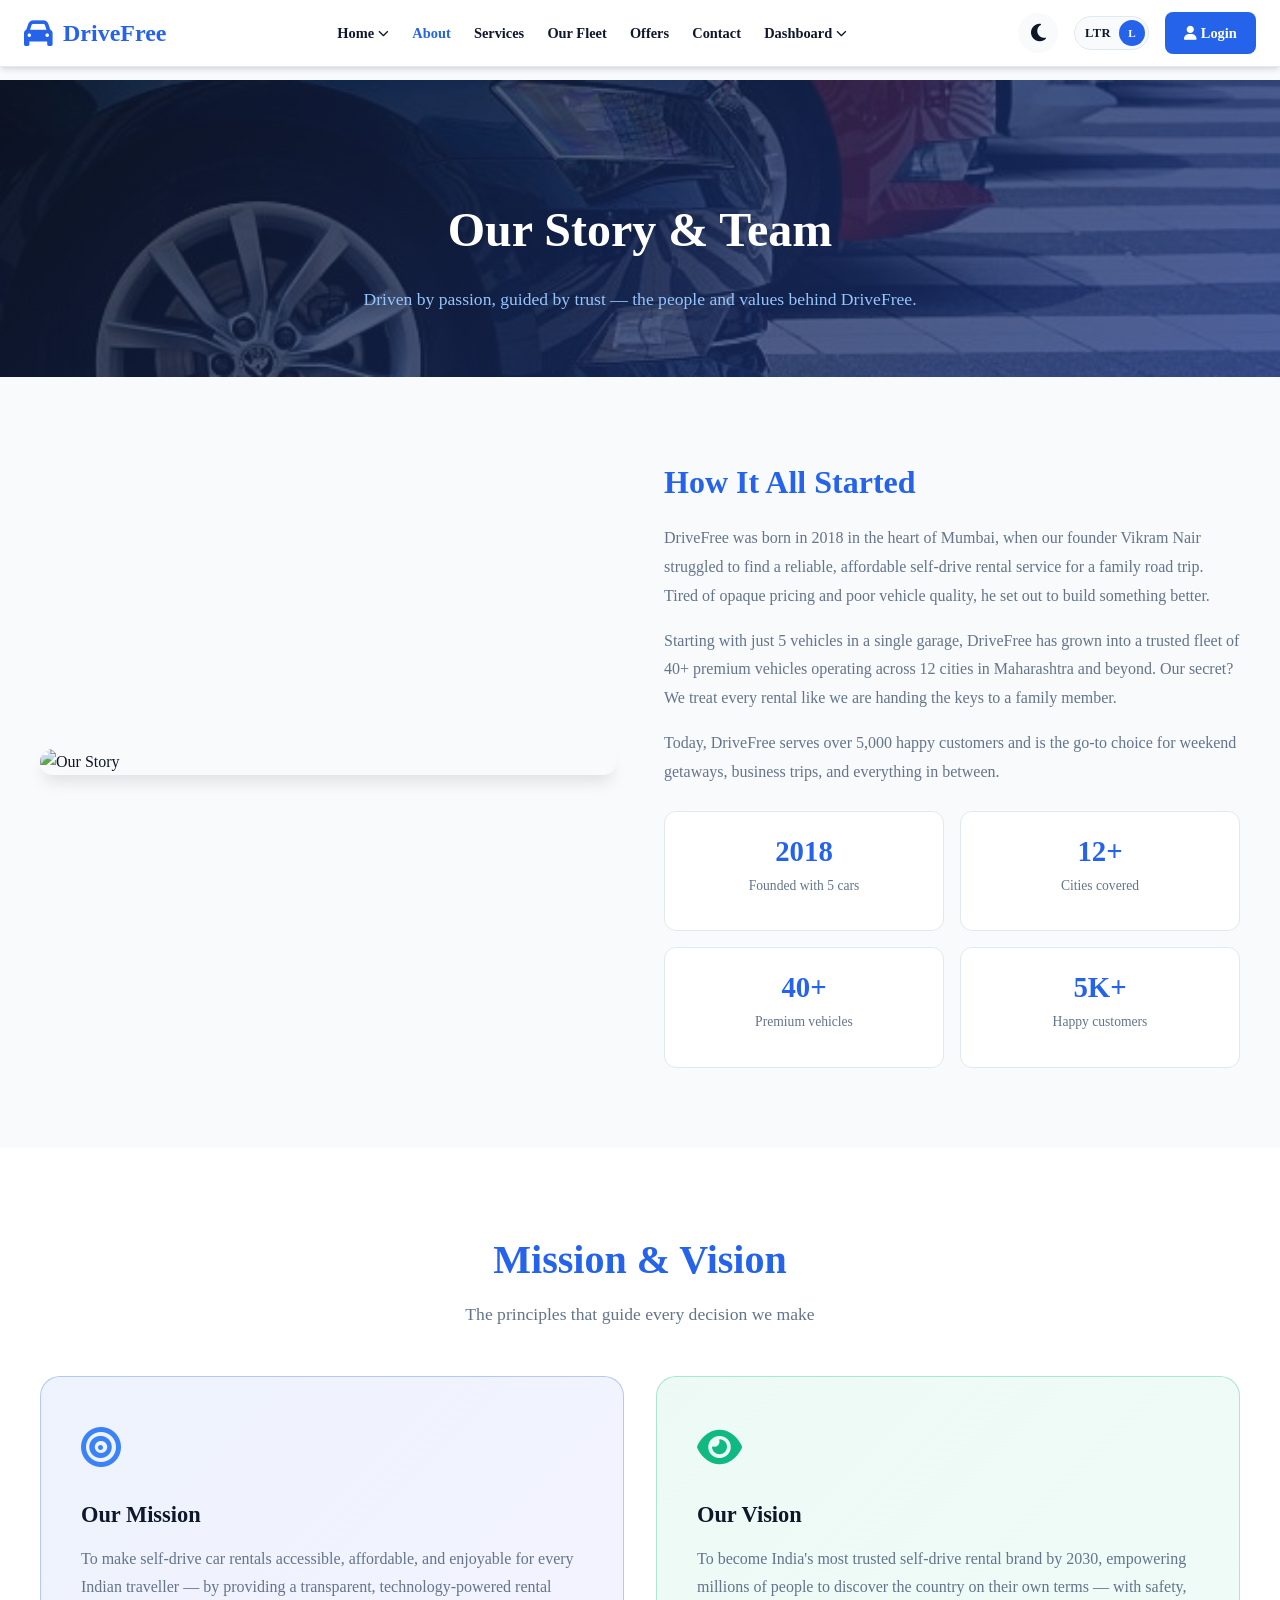
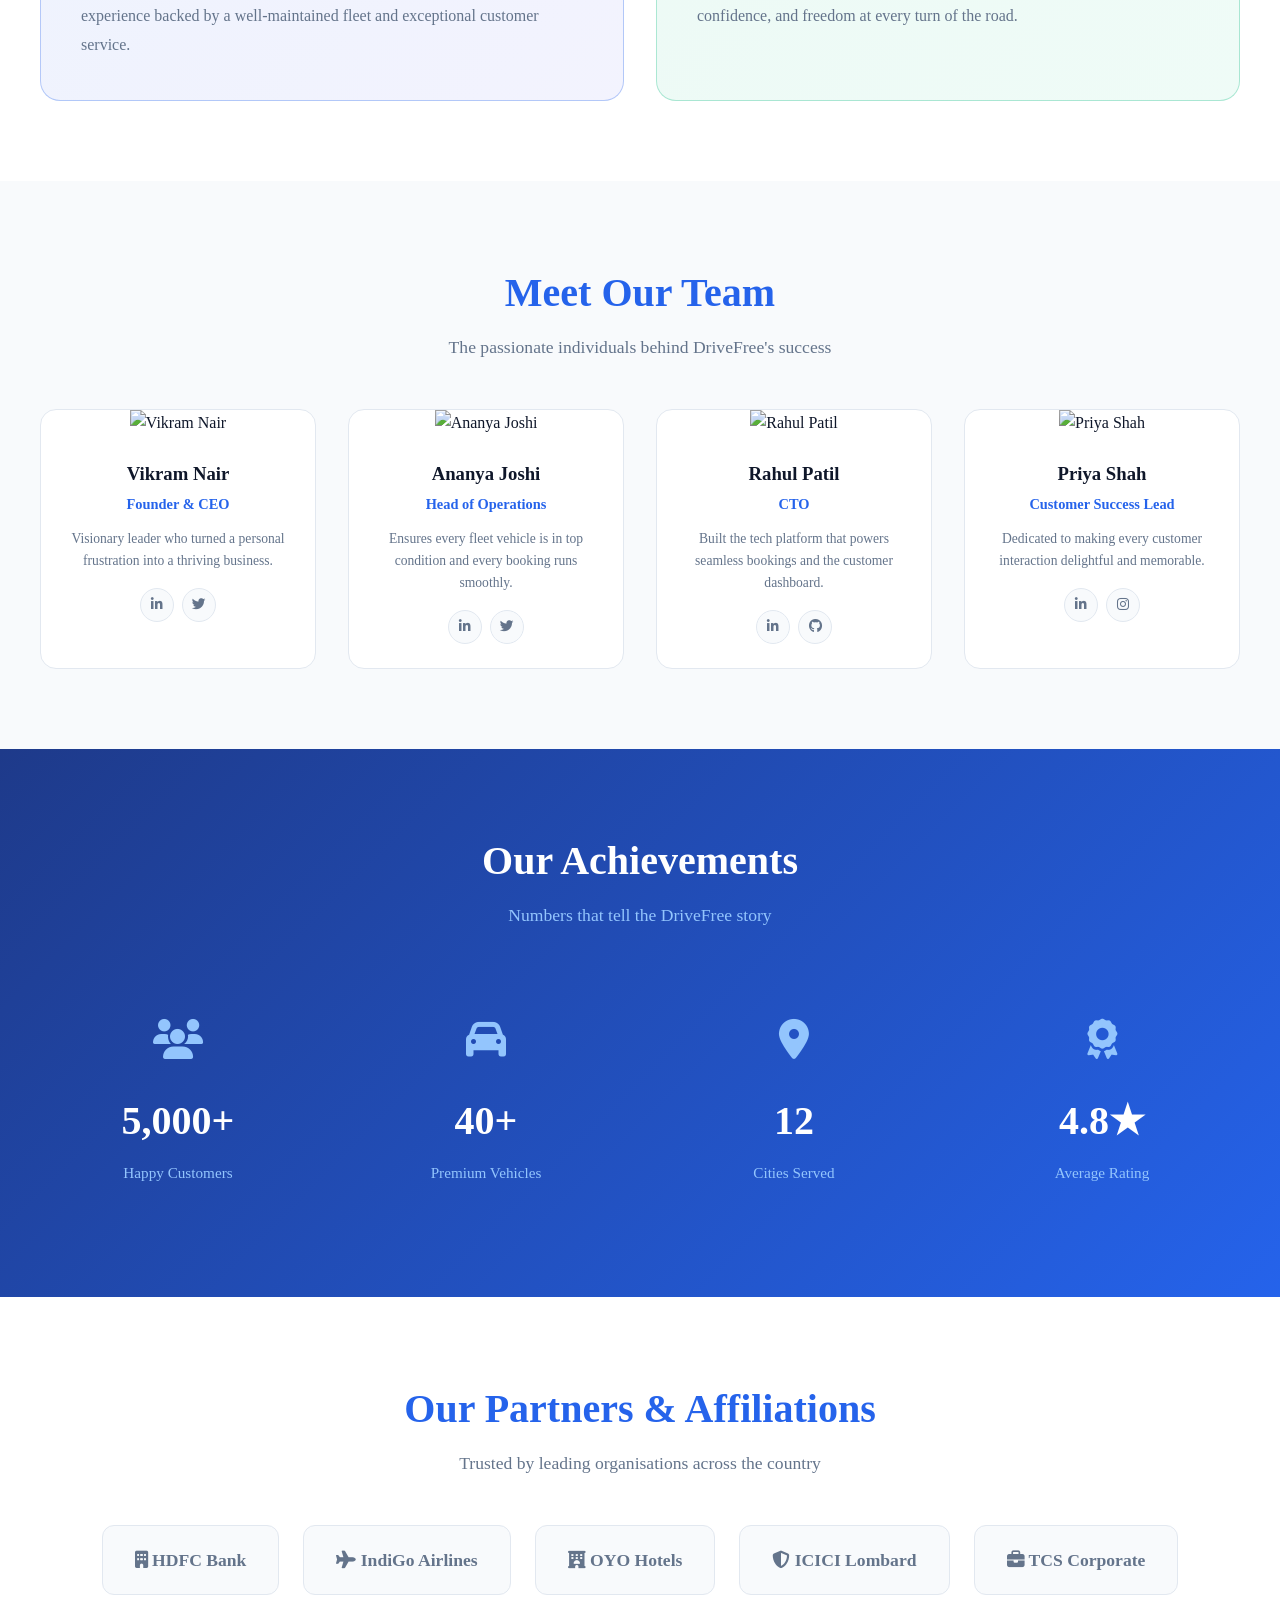
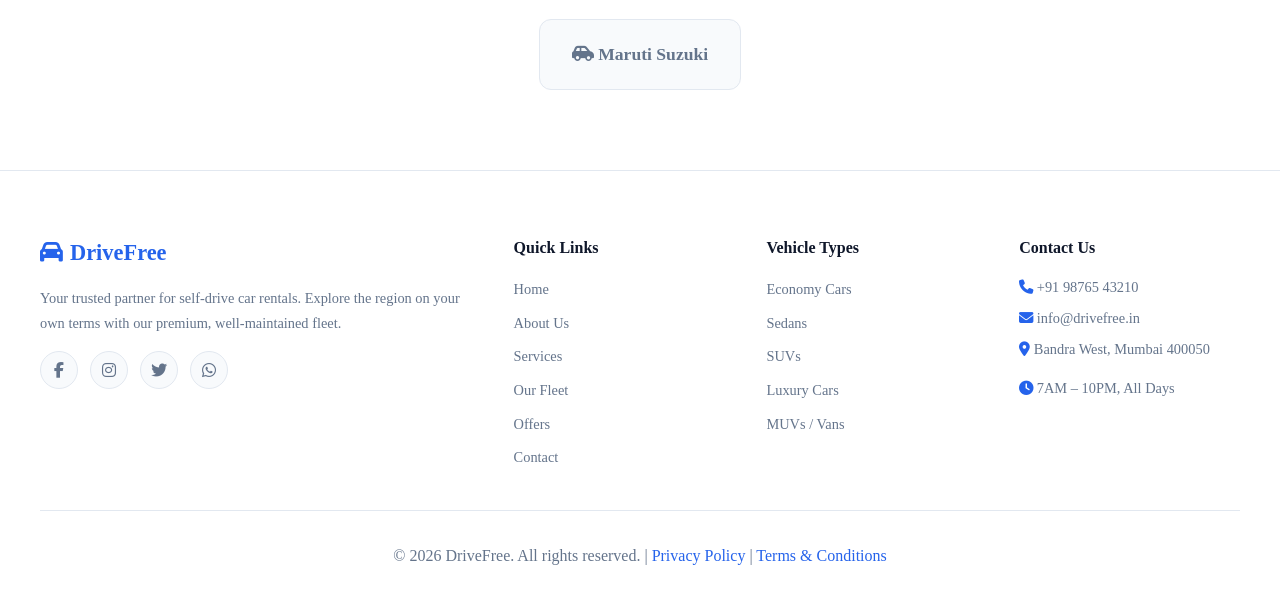
==== about.html @ de3926a4 "hh" ====
<!DOCTYPE html>
<html lang="en">
<head>
    <meta charset="UTF-8">
    <meta name="viewport" content="width=device-width, initial-scale=1.0">
    <meta name="description" content="About DriveFree – Our story, mission, team, and the values that drive us to deliver the best car rental experience.">
    <title>About Us | DriveFree Car Rental</title>
    <link rel="icon" type="image/svg+xml" href="data:image/svg+xml,<svg xmlns='http://www.w3.org/2000/svg' viewBox='0 0 100 100'><rect fill='%232565eb' width='100' height='100' rx='20'/><path fill='white' d='M20 55 L25 45 L35 45 L40 55 L20 55 M60 55 L65 45 L75 45 L80 55 L60 55 M30 55 L70 55 L70 65 L30 65 L30 55 M25 65 L75 65 L75 70 L25 70 L25 65 M35 40 L65 40 L65 45 L35 45 L35 40'/></svg>">
    <link rel="preconnect" href="https://fonts.googleapis.com">
    <link href="https://fonts.googleapis.com/css2?family=Inter:wght@400;500;600;700;800&display=swap" rel="stylesheet">
    <link rel="stylesheet" href="https://cdnjs.cloudflare.com/ajax/libs/font-awesome/6.5.0/css/all.min.css">
    <link rel="stylesheet" href="css/style.css">
    <style>
        [data-aos]{opacity:0;transform:translateY(30px);transition:opacity 0.6s ease,transform 0.6s ease}[data-aos].aos-visible{opacity:1;transform:translateY(0)}
        .main-header.scrolled{box-shadow:0 4px 20px rgba(0,0,0,.15)}.nav-link.active-link{color:var(--primary-color)}
        .footer-grid{display:grid;grid-template-columns:2fr 1fr 1fr 1fr;gap:2rem;margin-bottom:2rem}
        .footer-col h4{font-weight:700;margin-bottom:1rem}.footer-col p{color:var(--text-muted);font-size:.9rem;margin-bottom:.5rem}
        .footer-col ul li{margin-bottom:.5rem}.footer-col ul li a{color:var(--text-muted);font-size:.9rem;transition:color .3s}
        .footer-col ul li a:hover{color:var(--primary-color)}
        .social-links{display:flex;gap:.75rem;margin-top:1rem}
        .social-links a{width:38px;height:38px;border-radius:50%;background:var(--bg-color);border:1px solid var(--border-color);display:flex;align-items:center;justify-content:center;color:var(--text-muted);transition:all .3s}
        .social-links a:hover{background:var(--primary-color);color:white;border-color:var(--primary-color)}

        /* Page Hero */
        .page-hero{padding:7rem 2rem 4rem;background:linear-gradient(135deg,rgba(15,23,42,0.75) 0%,rgba(30,58,138,0.75) 100%),url('ab.jpg') center/cover no-repeat;text-align:center}
        .page-hero h1{font-size:3rem;font-weight:800;color:white;margin-bottom:1rem}
        .page-hero p{color:#93c5fd;font-size:1.1rem;max-width:600px;margin:0 auto}
        .breadcrumb{display:flex;justify-content:center;gap:.5rem;margin-bottom:1.5rem;font-size:.9rem}
        .breadcrumb a{color:#93c5fd}.breadcrumb span{color:#64748b}

        /* Our Story */
        .story-section{padding:5rem 2rem;background:var(--bg-color)}
        .story-grid{display:grid;grid-template-columns:1fr 1fr;gap:3rem;align-items:center}
        .story-image{border-radius:20px;overflow:hidden;box-shadow:var(--card-shadow)}
        .story-image img{width:100%;display:block}
        .story-content h2{font-size:2rem;font-weight:800;margin-bottom:1rem;color:var(--primary-color)}
        .story-content p{color:var(--text-muted);line-height:1.8;margin-bottom:1rem}
        .story-milestones{display:grid;grid-template-columns:1fr 1fr;gap:1rem;margin-top:1.5rem}
        .milestone{background:var(--surface-color);border:1px solid var(--border-color);border-radius:12px;padding:1rem;text-align:center}
        .milestone h3{font-size:1.8rem;font-weight:800;color:var(--primary-color)}
        .milestone p{font-size:.85rem;color:var(--text-muted)}

        /* Mission Vision */
        .mission-section{padding:5rem 2rem;background:var(--surface-color)}
        .mv-grid{display:grid;grid-template-columns:1fr 1fr;gap:2rem;margin-top:3rem}
        .mv-card{border-radius:20px;padding:2.5rem;border:1px solid var(--border-color);transition:all .3s}
        .mv-card:hover{transform:translateY(-5px);box-shadow:var(--card-shadow)}
        .mv-card.mission{background:linear-gradient(135deg,rgba(37,99,235,.08),rgba(99,102,241,.08));border-color:rgba(37,99,235,.3)}
        .mv-card.vision{background:linear-gradient(135deg,rgba(16,185,129,.08),rgba(52,211,153,.08));border-color:rgba(16,185,129,.3)}
        .mv-icon{font-size:2.5rem;margin-bottom:1rem}
        .mv-card.mission .mv-icon{color:#3b82f6}.mv-card.vision .mv-icon{color:#10b981}
        .mv-card h3{font-size:1.4rem;font-weight:700;margin-bottom:0.75rem}
        .mv-card p{color:var(--text-muted);line-height:1.8}

        /* Team */
        .team-section{padding:5rem 2rem;background:var(--bg-color)}
        .team-card{background:var(--surface-color);border-radius:16px;overflow:hidden;border:1px solid var(--border-color);text-align:center;transition:all .3s}
        .team-card:hover{transform:translateY(-8px);box-shadow:var(--card-shadow)}
        .team-card img{width:100%;height:250px;object-fit:cover;object-position:top}
        .team-card-body{padding:1.5rem}
        .team-card-body h3{font-weight:700;margin-bottom:.25rem}
        .team-card-body .role{color:var(--primary-color);font-size:.9rem;font-weight:600;margin-bottom:.75rem}
        .team-card-body p{color:var(--text-muted);font-size:.85rem;line-height:1.6}
        .team-socials{display:flex;justify-content:center;gap:.5rem;margin-top:1rem}
        .team-socials a{width:34px;height:34px;border-radius:50%;background:var(--bg-color);border:1px solid var(--border-color);display:flex;align-items:center;justify-content:center;color:var(--text-muted);font-size:.85rem;transition:all .3s}
        .team-socials a:hover{background:var(--primary-color);color:white;border-color:var(--primary-color)}

        /* Achievements */
        .achievements-section{padding:5rem 2rem;background:linear-gradient(135deg,#1e3a8a,#2563eb)}
        .ach-grid{display:grid;grid-template-columns:repeat(4,1fr);gap:2rem;margin-top:3rem}
        .ach-card{text-align:center;padding:2rem}
        .ach-icon{font-size:2.5rem;color:#93c5fd;margin-bottom:1rem}
        .ach-card h3{font-size:2.5rem;font-weight:800;color:white;margin-bottom:.5rem}
        .ach-card p{color:#93c5fd;font-size:.95rem}

        /* Partners */
        .partners-section{padding:5rem 2rem;background:var(--surface-color)}
        .partners-grid{display:flex;flex-wrap:wrap;gap:1.5rem;justify-content:center;align-items:center;margin-top:2.5rem}
        .partner-logo{background:var(--bg-color);border:1px solid var(--border-color);border-radius:12px;padding:1.25rem 2rem;font-weight:700;font-size:1.1rem;color:var(--text-muted);transition:all .3s}
        .partner-logo:hover{color:var(--primary-color);border-color:var(--primary-color);transform:translateY(-3px)}

        /* Responsive Styles */
        @media (max-width: 1024px) {
            .story-grid{grid-template-columns:1fr;gap:2rem}
            .mv-grid{grid-template-columns:1fr;gap:1.5rem}
            .ach-grid{grid-template-columns:repeat(2,1fr);gap:1.5rem}
            .footer-grid{grid-template-columns:1fr 1fr}
        }

        @media (max-width: 768px) {
            .page-hero{padding:5rem 1.5rem 3rem}
            .page-hero h1{font-size:2.2rem}
            .page-hero p{font-size:1rem}
            .story-section{padding:3rem 1.5rem}
            .mission-section{padding:3rem 1.5rem}
            .team-section{padding:3rem 1.5rem}
            .achievements-section{padding:3rem 1.5rem}
            .partners-section{padding:3rem 1.5rem}
            .story-milestones{grid-template-columns:1fr 1fr;gap:0.75rem}
            .milestone{padding:0.75rem}
            .milestone h3{font-size:1.5rem}
            .mv-card{padding:1.5rem}
            .team-card img{height:200px}
            .team-card-body{padding:1.25rem}
            .ach-grid{grid-template-columns:1fr;gap:1rem}
            .ach-card{padding:1.5rem}
            .ach-icon{font-size:2rem}
            .ach-card h3{font-size:2rem}
            .partners-grid{gap:1rem}
            .partner-logo{padding:1rem 1.5rem;font-size:1rem}
        }

        @media (max-width: 480px) {
            .page-hero h1{font-size:1.8rem}
            .page-hero p{font-size:0.9rem}
            .story-section,.mission-section,.team-section,.achievements-section,.partners-section{padding:2.5rem 1rem}
            .story-content h2{font-size:1.5rem}
            .story-milestones{grid-template-columns:1fr}
            .mv-card{padding:1.25rem}
            .mv-icon{font-size:2rem}
            .mv-card h3{font-size:1.2rem}
            .team-card img{height:180px}
            .ach-card{padding:1.25rem;text-align:center}
            .ach-icon{font-size:1.8rem}
            .ach-card h3{font-size:1.75rem}
            .partner-logo{padding:0.75rem 1rem;font-size:0.9rem}
            .footer-grid{grid-template-columns:1fr;gap:1.5rem}
        }
    </style>
</head>
<body>
<!-- HEADER -->
<header class="main-header">
    <div class="header-container">
        <div class="logo"><a href="index.html"><h1><i class="fas fa-car"></i> DriveFree</h1></a></div>
        <button class="mobile-menu-toggle" id="mobile-menu-toggle" aria-label="Toggle menu"><i class="fas fa-bars"></i></button>
        <nav><ul class="nav-menu">
            <li class="nav-item">
                <a href="index.html" class="nav-link">Home <i class="fas fa-chevron-down fa-xs"></i></a>
                <ul class="dropdown-menu"><li><a href="index.html">Home 1</a></li><li><a href="home2.html">Home 2</a></li></ul>
            </li>
            <li class="nav-item"><a href="about.html" class="nav-link active-link">About</a></li>
            <li class="nav-item">
                <a href="services.html" class="nav-link">Services</a>
            </li>
            <li class="nav-item"><a href="fleet.html" class="nav-link">Our Fleet</a></li>
            <li class="nav-item"><a href="offers.html" class="nav-link">Offers</a></li>
            <li class="nav-item"><a href="contact.html" class="nav-link">Contact</a></li>
            <li class="nav-item">
                <a href="#" class="nav-link">Dashboard <i class="fas fa-chevron-down fa-xs"></i></a>
                <ul class="dropdown-menu">
                    <li><a href="user-dashboard.html">User Dashboard</a></li>
                    <li><a href="admin-dashboard.html">Admin Dashboard</a></li>
                </ul>
            </li>
            <li class="nav-item mobile-menu-actions">
                <div class="mobile-menu-actions-row">
                    <button class="btn-icon" id="theme-toggle-mobile"><i class="fas fa-moon"></i></button>
                    <button class="rtl-pill" id="rtl-toggle-mobile">
                        <span class="pill-label">LTR</span>
                        <span class="pill-circle">L</span>
                    </button>
                </div>
                <a href="login.html" class="btn btn-primary"><i class="fas fa-user"></i> Login</a>
            </li>
        </ul></nav>
        <div class="header-actions">
            <button class="btn-icon" id="theme-toggle"><i class="fas fa-moon"></i></button>
            <button class="rtl-pill" id="rtl-toggle" title="Toggle LTR/RTL">
                <span class="pill-label">LTR</span>
                <span class="pill-circle">L</span>
            </button>
            <a href="login.html" class="btn btn-primary" style="padding:.6rem 1.2rem;font-size:.9rem;"><i class="fas fa-user"></i> Login</a>
        </div>
    </div>
</header>

<main>
    <!-- PAGE HERO -->
    <section class="page-hero">
        <h1>Our Story &amp; Team</h1>
        <p>Driven by passion, guided by trust — the people and values behind DriveFree.</p>
    </section>

    <!-- OUR STORY -->
    <section class="story-section">
        <div class="section-container">
            <div class="story-grid">
                <div class="story-image" data-aos>
                    <img src="https://images.unsplash.com/photo-1521791136064-7986c2920216?w=700&q=80" alt="Our Story">
                </div>
                <div class="story-content" data-aos>
                    <h2>How It All Started</h2>
                    <p>DriveFree was born in 2018 in the heart of Mumbai, when our founder Vikram Nair struggled to find a reliable, affordable self-drive rental service for a family road trip. Tired of opaque pricing and poor vehicle quality, he set out to build something better.</p>
                    <p>Starting with just 5 vehicles in a single garage, DriveFree has grown into a trusted fleet of 40+ premium vehicles operating across 12 cities in Maharashtra and beyond. Our secret? We treat every rental like we are handing the keys to a family member.</p>
                    <p>Today, DriveFree serves over 5,000 happy customers and is the go-to choice for weekend getaways, business trips, and everything in between.</p>
                    <div class="story-milestones">
                        <div class="milestone"><h3>2018</h3><p>Founded with 5 cars</p></div>
                        <div class="milestone"><h3>12+</h3><p>Cities covered</p></div>
                        <div class="milestone"><h3>40+</h3><p>Premium vehicles</p></div>
                        <div class="milestone"><h3>5K+</h3><p>Happy customers</p></div>
                    </div>
                </div>
            </div>
        </div>
    </section>

    <!-- MISSION & VISION -->
    <section class="mission-section">
        <div class="section-container">
            <div class="section-title" data-aos>
                <h2>Mission &amp; Vision</h2>
                <p>The principles that guide every decision we make</p>
            </div>
            <div class="mv-grid" data-aos>
                <div class="mv-card mission">
                    <div class="mv-icon"><i class="fas fa-bullseye"></i></div>
                    <h3>Our Mission</h3>
                    <p>To make self-drive car rentals accessible, affordable, and enjoyable for every Indian traveller — by providing a transparent, technology-powered rental experience backed by a well-maintained fleet and exceptional customer service.</p>
                </div>
                <div class="mv-card vision">
                    <div class="mv-icon"><i class="fas fa-eye"></i></div>
                    <h3>Our Vision</h3>
                    <p>To become India's most trusted self-drive rental brand by 2030, empowering millions of people to discover the country on their own terms — with safety, confidence, and freedom at every turn of the road.</p>
                </div>
            </div>
        </div>
    </section>

    <!-- OUR TEAM -->
    <section class="team-section">
        <div class="section-container">
            <div class="section-title" data-aos>
                <h2>Meet Our Team</h2>
                <p>The passionate individuals behind DriveFree's success</p>
            </div>
            <div class="grid-4" data-aos>
                <div class="team-card">
                    <img src="https://images.unsplash.com/photo-1560250097-0b93528c311a?w=400&q=80" alt="Vikram Nair">
                    <div class="team-card-body">
                        <h3>Vikram Nair</h3>
                        <div class="role">Founder &amp; CEO</div>
                        <p>Visionary leader who turned a personal frustration into a thriving business.</p>
                        <div class="team-socials">
                            <a href="#"><i class="fab fa-linkedin-in"></i></a>
                            <a href="#"><i class="fab fa-twitter"></i></a>
                        </div>
                    </div>
                </div>
                <div class="team-card">
                    <img src="https://images.unsplash.com/photo-1573497019940-1c28c88b4f3e?w=400&q=80" alt="Ananya Joshi">
                    <div class="team-card-body">
                        <h3>Ananya Joshi</h3>
                        <div class="role">Head of Operations</div>
                        <p>Ensures every fleet vehicle is in top condition and every booking runs smoothly.</p>
                        <div class="team-socials">
                            <a href="#"><i class="fab fa-linkedin-in"></i></a>
                            <a href="#"><i class="fab fa-twitter"></i></a>
                        </div>
                    </div>
                </div>
                <div class="team-card">
                    <img src="https://images.unsplash.com/photo-1519085360753-af0119f7cbe7?w=400&q=80" alt="Rahul Patil">
                    <div class="team-card-body">
                        <h3>Rahul Patil</h3>
                        <div class="role">CTO</div>
                        <p>Built the tech platform that powers seamless bookings and the customer dashboard.</p>
                        <div class="team-socials">
                            <a href="#"><i class="fab fa-linkedin-in"></i></a>
                            <a href="#"><i class="fab fa-github"></i></a>
                        </div>
                    </div>
                </div>
                <div class="team-card">
                    <img src="https://images.unsplash.com/photo-1580489944761-15a19d654956?w=400&q=80" alt="Priya Shah">
                    <div class="team-card-body">
                        <h3>Priya Shah</h3>
                        <div class="role">Customer Success Lead</div>
                        <p>Dedicated to making every customer interaction delightful and memorable.</p>
                        <div class="team-socials">
                            <a href="#"><i class="fab fa-linkedin-in"></i></a>
                            <a href="#"><i class="fab fa-instagram"></i></a>
                        </div>
                    </div>
                </div>
            </div>
        </div>
    </section>

    <!-- ACHIEVEMENTS -->
    <section class="achievements-section">
        <div class="section-container">
            <div class="section-title" data-aos>
                <h2 style="color:white">Our Achievements</h2>
                <p style="color:#93c5fd">Numbers that tell the DriveFree story</p>
            </div>
            <div class="ach-grid" data-aos>
                <div class="ach-card"><div class="ach-icon"><i class="fas fa-users"></i></div><h3>5,000+</h3><p>Happy Customers</p></div>
                <div class="ach-card"><div class="ach-icon"><i class="fas fa-car"></i></div><h3>40+</h3><p>Premium Vehicles</p></div>
                <div class="ach-card"><div class="ach-icon"><i class="fas fa-map-marker-alt"></i></div><h3>12</h3><p>Cities Served</p></div>
                <div class="ach-card"><div class="ach-icon"><i class="fas fa-award"></i></div><h3>4.8★</h3><p>Average Rating</p></div>
            </div>
        </div>
    </section>

    <!-- PARTNERS -->
    <section class="partners-section">
        <div class="section-container">
            <div class="section-title" data-aos>
                <h2>Our Partners &amp; Affiliations</h2>
                <p>Trusted by leading organisations across the country</p>
            </div>
            <div class="partners-grid" data-aos>
                <div class="partner-logo"><i class="fas fa-building"></i> HDFC Bank</div>
                <div class="partner-logo"><i class="fas fa-plane"></i> IndiGo Airlines</div>
                <div class="partner-logo"><i class="fas fa-hotel"></i> OYO Hotels</div>
                <div class="partner-logo"><i class="fas fa-shield-alt"></i> ICICI Lombard</div>
                <div class="partner-logo"><i class="fas fa-briefcase"></i> TCS Corporate</div>
                <div class="partner-logo"><i class="fas fa-car-side"></i> Maruti Suzuki</div>
            </div>
        </div>
    </section>
</main>

<!-- FOOTER -->
<footer class="main-footer">
    <div class="footer-container">
        <div class="footer-grid">
            <div class="footer-col">
                <h4 style="font-size:1.4rem; color:var(--primary-color); display:flex; align-items:center; gap:8px;"><i class="fas fa-car"></i> DriveFree</h4>
                <p style="margin-top:0.75rem; line-height:1.7;">Your trusted partner for self-drive car rentals. Explore the region on your own terms with our premium, well-maintained fleet.</p>
                <div class="social-links">
                    <a href="#"><i class="fab fa-facebook-f"></i></a>
                    <a href="#"><i class="fab fa-instagram"></i></a>
                    <a href="#"><i class="fab fa-twitter"></i></a>
                    <a href="#"><i class="fab fa-whatsapp"></i></a>
                </div>
            </div>
            <div class="footer-col">
                <h4>Quick Links</h4>
                <ul>
                    <li><a href="index.html">Home</a></li>
                    <li><a href="about.html">About Us</a></li>
                    <li><a href="services.html">Services</a></li>
                    <li><a href="fleet.html">Our Fleet</a></li>
                    <li><a href="offers.html">Offers</a></li>
                    <li><a href="contact.html">Contact</a></li>
                </ul>
            </div>
            <div class="footer-col">
                <h4>Vehicle Types</h4>
                <ul>
                    <li><a href="fleet.html">Economy Cars</a></li>
                    <li><a href="fleet.html">Sedans</a></li>
                    <li><a href="fleet.html">SUVs</a></li>
                    <li><a href="fleet.html">Luxury Cars</a></li>
                    <li><a href="fleet.html">MUVs / Vans</a></li>
                </ul>
            </div>
            <div class="footer-col">
                <h4>Contact Us</h4>
                <p><i class="fas fa-phone" style="color:var(--primary-color)"></i> +91 98765 43210</p>
                <p><i class="fas fa-envelope" style="color:var(--primary-color)"></i> info@drivefree.in</p>
                <p><i class="fas fa-map-marker-alt" style="color:var(--primary-color)"></i> Bandra West, Mumbai 400050</p>
                <p style="margin-top:1rem;"><i class="fas fa-clock" style="color:var(--primary-color)"></i> 7AM – 10PM, All Days</p>
            </div>
        </div>
        <div class="footer-bottom">
            <p>© 2026 DriveFree. All rights reserved. | <a href="#" style="color:var(--primary-color)">Privacy Policy</a> | <a href="#" style="color:var(--primary-color)">Terms &amp; Conditions</a></p>
        </div>
    </div>
</footer>
<script src="js/main.js"></script>
</body>
</html>
---- css/style.css ----
:root {
    /* Light Theme Variables */
    --primary-color: #2563eb;
    --primary-hover: #1d4ed8;
    --secondary-color: #10b981;
    --bg-color: #f8fafc;
    --surface-color: #ffffff;
    --text-color: #0f172a;
    --text-muted: #64748b;
    --border-color: #e2e8f0;
    --header-bg: rgba(255, 255, 255, 0.9);
    --shadow: 0 4px 6px -1px rgba(0, 0, 0, 0.1), 0 2px 4px -1px rgba(0, 0, 0, 0.06);
    --card-shadow: 0 10px 15px -3px rgba(0, 0, 0, 0.1);
    
    --radius-sm: 4px;
    --radius-md: 8px;
    --radius-lg: 16px;
    
    --transition: all 0.3s ease;
}

[data-theme="dark"] {
    /* Dark Theme Variables */
    --primary-color: #3b82f6;
    --primary-hover: #60a5fa;
    --secondary-color: #34d399;
    --bg-color: #0f172a;
    --surface-color: #1e293b;
    --text-color: #f8fafc;
    --text-muted: #94a3b8;
    --border-color: #334155;
    --header-bg: rgba(30, 41, 59, 0.9);
    --shadow: 0 4px 6px -1px rgba(0, 0, 0, 0.3);
    --card-shadow: 0 10px 15px -3px rgba(0, 0, 0, 0.4);
}

* {
    margin: 0;
    padding: 0;
    box-sizing: border-box;
    font-family: 'Apple Chancery', 'Palatino Linotype', Palatino, 'Book Antiqua', Georgia, serif;
}

body {
    background-color: var(--bg-color);
    color: var(--text-color);
    line-height: 1.6;
    transition: var(--transition);
}

html, body {
    overflow-x: hidden;
}

body[dir="rtl"] {
    text-align: right;
}

a {
    text-decoration: none;
    color: inherit;
}

ul {
    list-style: none;
}

/* Header */
.main-header {
    position: fixed;
    top: 0;
    left: 0;
    width: 100%;
    background-color: var(--header-bg);
    backdrop-filter: blur(10px);
    z-index: 1000;
    border-bottom: 1px solid var(--border-color);
    box-shadow: var(--shadow);
    transition: var(--transition);
}

.header-container {
    max-width: 1400px;
    margin: 0 auto;
    padding: 0.75rem 1.5rem;
    display: flex;
    justify-content: space-between;
    align-items: center;
    gap: 1rem;
    flex-wrap: nowrap;
}

.logo h1 {
    font-size: 1.5rem;
    font-weight: 800;
    color: var(--primary-color);
    display: flex;
    align-items: center;
    gap: 10px;
}

.logo h1 i {
    font-size: 1.8rem;
}

/* Navigation */
.nav-menu {
    display: flex;
    gap: 0.25rem;
    align-items: center;
    flex-wrap: nowrap;
}

.nav-item {
    position: relative;
    white-space: nowrap;
}

.nav-link {
    font-weight: 600;
    font-size: 0.9rem;
    padding: 0.5rem 0.6rem;
    transition: var(--transition);
    display: flex;
    align-items: center;
    gap: 4px;
    white-space: nowrap;
}

.nav-link:hover {
    color: var(--primary-color);
}

/* Mobile Menu Toggle */
.mobile-menu-toggle {
    display: none;
    background: none;
    border: none;
    font-size: 1.25rem;
    color: var(--text-color);
    cursor: pointer;
    padding: 0.5rem;
    transition: var(--transition);
}

.mobile-menu-toggle:hover {
    color: var(--primary-color);
}

/* Desktop: Hide mobile toggle, show nav and actions */
@media (min-width: 1025px) {
    .mobile-menu-toggle {
        display: none !important;
    }
    .nav-menu {
        display: flex;
        flex-direction: row;
    }
    .header-actions {
        display: flex;
    }
    .mobile-menu-actions {
        display: none !important;
    }
}

/* Mobile: Show mobile toggle, hide nav and actions */
@media (max-width: 1024px) {
    .mobile-menu-toggle {
        display: inline-flex !important;
        margin-left: auto;
    }
    .nav-menu {
        display: none;
        width: 100%;
        position: absolute;
        top: 100%;
        left: 0;
        right: 0;
        background-color: var(--surface-color);
        flex-direction: column;
        gap: 0;
        padding: 0.75rem 0;
        border-bottom: 1px solid var(--border-color);
        box-shadow: 0 16px 40px rgba(0, 0, 0, 0.08);
        z-index: 999;
    }
    .nav-menu.open {
        display: flex;
    }
    .header-actions {
        display: none !important;
    }
    .mobile-menu-actions {
        display: flex !important;
    }
    .header-container {
        justify-content: space-between;
    }
}

/* Dropdown */
.dropdown-menu {
    position: absolute;
    top: 100%;
    left: 0;
    background-color: var(--surface-color);
    border: 1px solid var(--border-color);
    border-radius: var(--radius-md);
    box-shadow: var(--shadow);
    min-width: 200px;
    opacity: 0;
    visibility: hidden;
    transform: translateY(10px);
    transition: var(--transition);
    padding: 0.5rem 0;
}

[dir="rtl"] .dropdown-menu {
    left: auto;
    right: 0;
}

.nav-item:hover .dropdown-menu {
    opacity: 1;
    visibility: visible;
    transform: translateY(0);
}

.dropdown-menu li a {
    display: block;
    padding: 0.75rem 1.5rem;
    transition: var(--transition);
}

.dropdown-menu li a:hover {
    background-color: var(--bg-color);
    color: var(--primary-color);
}

/* Header Actions */
.header-actions {
    display: flex;
    gap: 1rem;
    align-items: center;
}

.mobile-menu-toggle {
    display: none;
    background: none;
    border: none;
    color: var(--text-color);
    font-size: 1.4rem;
    cursor: pointer;
    padding: 0.5rem;
    border-radius: var(--radius-md);
    transition: var(--transition);
}

.mobile-menu-toggle:hover {
    color: var(--primary-color);
}

/* RTL Toggle Pill */
.rtl-pill {
    display: inline-flex;
    align-items: center;
    gap: 0;
    background: var(--bg-color);
    border: 1.5px solid var(--border-color);
    border-radius: 999px;
    padding: 3px 3px 3px 10px;
    cursor: pointer;
    transition: var(--transition);
    font-size: 0.78rem;
    font-weight: 700;
    color: var(--text-color);
    white-space: nowrap;
    user-select: none;
    height: 34px;
}
.rtl-pill:hover {
    border-color: var(--primary-color);
    color: var(--primary-color);
}
.rtl-pill .pill-label {
    line-height: 1;
    letter-spacing: 0.04em;
    min-width: 22px;
    text-align: center;
    transition: var(--transition);
}
.rtl-pill .pill-circle {
    width: 26px;
    height: 26px;
    border-radius: 50%;
    background: var(--primary-color);
    color: white;
    display: flex;
    align-items: center;
    justify-content: center;
    font-size: 0.7rem;
    font-weight: 800;
    margin-left: 8px;
    flex-shrink: 0;
    transition: background 0.25s;
}
body[dir="rtl"] .rtl-pill {
    padding: 3px 10px 3px 3px;
}
body[dir="rtl"] .rtl-pill .pill-circle {
    margin-left: 0;
    margin-right: 8px;
    order: -1;
}


/* Common Layout */
main {
    margin-top: 80px;
    min-height: calc(100vh - 80px - 200px);
}

.btn-icon {
    background: none;
    border: none;
    font-size: 1.25rem;
    color: var(--text-color);
    cursor: pointer;
    transition: var(--transition);
    width: 40px;
    height: 40px;
    border-radius: 50%;
    display: flex;
    align-items: center;
    justify-content: center;
    background-color: var(--bg-color);
}
.btn-icon:hover {
    color: var(--primary-color);
    background-color: var(--surface-color);
}

/* Sections Base */
.section {
    padding: 5rem 2rem;
}

.section-container {
    max-width: 1200px;
    margin: 0 auto;
}

.section-title {
    text-align: center;
    margin-bottom: 3rem;
}

.section-title h2 {
    font-size: 2.5rem;
    color: var(--primary-color);
    margin-bottom: 0.5rem;
}

.section-title p {
    color: var(--text-muted);
    font-size: 1.1rem;
}

/* Grid Layouts */
.grid-2 { display: grid; grid-template-columns: repeat(2, 1fr); gap: 2rem; }
.grid-3 { display: grid; grid-template-columns: repeat(3, 1fr); gap: 2rem; }
.grid-4 { display: grid; grid-template-columns: repeat(4, 1fr); gap: 2rem; }

/* Cards */
.card {
    background-color: var(--surface-color);
    border-radius: var(--radius-lg);
    box-shadow: var(--shadow);
    overflow: hidden;
    transition: var(--transition);
    border: 1px solid var(--border-color);
}

.card:hover {
    transform: translateY(-5px);
    box-shadow: var(--card-shadow);
}

.card-img {
    width: 100%;
    height: 200px;
    object-fit: cover;
}

.card-content {
    padding: 1.5rem;
}

/* Buttons */
.btn {
    display: inline-block;
    padding: 0.75rem 1.5rem;
    border-radius: var(--radius-md);
    font-weight: 600;
    cursor: pointer;
    transition: var(--transition);
    border: none;
    text-align: center;
}

.btn-primary {
    background-color: var(--primary-color);
    color: #ffffff;
}

.btn-primary:hover {
    background-color: var(--primary-hover);
}

/* Footer */
.main-footer {
    background-color: var(--surface-color);
    padding: 4rem 2rem 2rem;
    border-top: 1px solid var(--border-color);
}

.footer-container {
    max-width: 1200px;
    margin: 0 auto;
}

.footer-bottom {
    text-align: center;
    padding-top: 2rem;
    margin-top: 2rem;
    border-top: 1px solid var(--border-color);
    color: var(--text-muted);
}

/* Dashboard Specific Layout */
.dashboard-layout {
    display: flex;
    min-height: 100vh;
}

.dashboard-sidebar {
    width: 280px;
    background-color: var(--surface-color);
    border-right: 1px solid var(--border-color);
    padding: 2rem;
    position: fixed;
    height: 100vh;
    overflow-y: auto;
}

[dir="rtl"] .dashboard-sidebar {
    border-right: none;
    border-left: 1px solid var(--border-color);
}

.dashboard-logo {
    margin-bottom: 3rem;
    font-size: 1.5rem;
    font-weight: 800;
    color: var(--primary-color);
}

.sidebar-nav {
    display: flex;
    flex-direction: column;
    gap: 0.5rem;
}

.sidebar-link {
    display: flex;
    align-items: center;
    gap: 1rem;
    padding: 1rem;
    border-radius: var(--radius-md);
    color: var(--text-muted);
    font-weight: 500;
    transition: var(--transition);
}

.sidebar-link:hover, .sidebar-link.active {
    background-color: var(--bg-color);
    color: var(--primary-color);
}

.dashboard-content {
    flex: 1;
    margin-left: 280px;
    padding: 2rem;
    background-color: var(--bg-color);
}

[dir="rtl"] .dashboard-content {
    margin-left: 0;
    margin-right: 280px;
}

.dashboard-header {
    display: flex;
    justify-content: space-between;
    align-items: center;
    margin-bottom: 2rem;
    padding-bottom: 1rem;
    border-bottom: 1px solid var(--border-color);
}

.user-profile {
    display: flex;
    align-items: center;
    gap: 1rem;
}

.avatar {
    width: 48px;
    height: 48px;
    border-radius: 50%;
    background-color: var(--primary-color);
    color: white;
    display: flex;
    align-items: center;
    justify-content: center;
    font-weight: bold;
}

/* Stat Cards for Dashboard */
.stat-card {
    background-color: var(--surface-color);
    padding: 1.5rem;
    border-radius: var(--radius-lg);
    box-shadow: var(--shadow);
    border: 1px solid var(--border-color);
    display: flex;
    justify-content: space-between;
    align-items: center;
}

.stat-info h3 {
    color: var(--text-muted);
    font-size: 0.9rem;
    margin-bottom: 0.5rem;
}

.stat-info .value {
    font-size: 1.8rem;
    font-weight: 700;
    color: var(--text-color);
}

.stat-icon {
    width: 50px;
    height: 50px;
    border-radius: 50%;
    background-color: rgba(37, 99, 235, 0.1);
    color: var(--primary-color);
    display: flex;
    align-items: center;
    justify-content: center;
    font-size: 1.5rem;
}

/* Charts and Tables Container */
.chart-container, .table-container {
    background-color: var(--surface-color);
    padding: 1.5rem;
    border-radius: var(--radius-lg);
    box-shadow: var(--shadow);
    border: 1px solid var(--border-color);
    margin-top: 2rem;
}

.table-responsive {
    overflow-x: auto;
}

table {
    width: 100%;
    border-collapse: collapse;
    margin-top: 1rem;
}

th, td {
    padding: 1rem;
    text-align: left;
    border-bottom: 1px solid var(--border-color);
}

[dir="rtl"] th, [dir="rtl"] td {
    text-align: right;
}

th {
    color: var(--text-muted);
    font-weight: 600;
}

/* Utilities */
.text-center { text-align: center; }
.mb-1 { margin-bottom: 1rem; }
.mb-2 { margin-bottom: 2rem; }
.mt-2 { margin-top: 2rem; }

/* Responsive Design */
@media (max-width: 1024px) {
    .header-container {
        padding: 0.75rem 1rem;
        flex-wrap: wrap;
        align-items: center;
        justify-content: space-between;
    }
    .nav-menu {
        display: none;
        width: 100%;
        position: absolute;
        top: 100%;
        left: 0;
        right: 0;
        background-color: var(--surface-color);
        flex-direction: column;
        gap: 0;
        padding: 0.75rem 0;
        border-bottom: 1px solid var(--border-color);
        box-shadow: 0 16px 40px rgba(0, 0, 0, 0.08);
        z-index: 999;
    }
    .nav-menu.open {
        display: flex;
    }
    .nav-item {
        width: 100%;
    }
    .nav-link {
        width: 100%;
        padding: 0.75rem 1.2rem;
        justify-content: space-between;
    }
    .dropdown-menu {
        position: static;
        border: none;
        box-shadow: none;
        min-width: auto;
        max-height: 0;
        overflow: hidden;
        opacity: 1;
        visibility: visible;
        transform: none;
        transition: max-height 0.25s ease;
        margin: 0;
        padding: 0;
    }
    .nav-item.open > .dropdown-menu {
        max-height: 320px;
    }
    .dropdown-menu li a {
        padding-left: 2rem;
    }
    .mobile-menu-actions {
        display: flex;
        flex-direction: column;
        gap: 1rem;
        padding: 1rem 1.2rem;
        border-top: 1px solid var(--border-color);
        background: var(--bg-color);
    }
    .mobile-menu-actions-row {
        display: flex;
        justify-content: space-between;
        align-items: center;
        gap: 1rem;
    }
    .mobile-menu-actions-row .btn-icon,
    .mobile-menu-actions-row .rtl-pill {
        flex-shrink: 0;
    }
    .mobile-menu-actions .btn {
        width: 100%;
        text-align: center;
    }
    .dashboard-sidebar {
        width: 80px;
        padding: 1rem 0.5rem;
    }
    .dashboard-sidebar .sidebar-link span, .dashboard-logo span {
        display: none;
    }
    .dashboard-content {
        margin-left: 80px;
    }
    [dir="rtl"] .dashboard-content {
        margin-left: 0;
        margin-right: 80px;
    }
}

@media (max-width: 768px) {
    .header-actions {
        width: 100%;
        justify-content: space-between;
        flex-wrap: wrap;
        gap: 0.5rem;
    }
    .nav-link {
        font-size: 0.95rem;
    }
    .grid-2, .grid-3, .grid-4 {
        grid-template-columns: 1fr;
    }
    .section {
        padding: 3rem 1rem;
    }
    .section-title h2 {
        font-size: 2rem;
    }
    .btn {
        width: 100%;
    }
    .dashboard-content {
        margin-left: 0;
    }
    [dir="rtl"] .dashboard-content {
        margin-right: 0;
    }
    
    /* Footer responsive */
    .footer-grid {
        grid-template-columns: 1fr 1fr;
    }
}

@media (max-width: 480px) {
    .section-container {
        padding: 0 1rem;
    }
    .section {
        padding: 2.5rem 0.5rem;
    }
    .section-title h2 {
        font-size: 1.75rem;
    }
    .section-title p {
        font-size: 0.95rem;
    }
    
    /* Footer responsive */
    .footer-grid {
        grid-template-columns: 1fr;
        gap: 1.5rem;
    }
    .footer-container {
        padding: 0 1rem;
    }
}

@media (max-width: 360px) {
    .header-container {
        padding: 0.75rem 0.75rem;
    }
    .logo h1 {
        font-size: 1.15rem;
    }
    .nav-link {
        font-size: 0.85rem;
        padding: 0.65rem 0.85rem;
    }
    .section {
        padding: 2rem 0.75rem;
    }
    .btn {
        padding: 0.65rem 1rem;
        font-size: 0.9rem;
    }
}
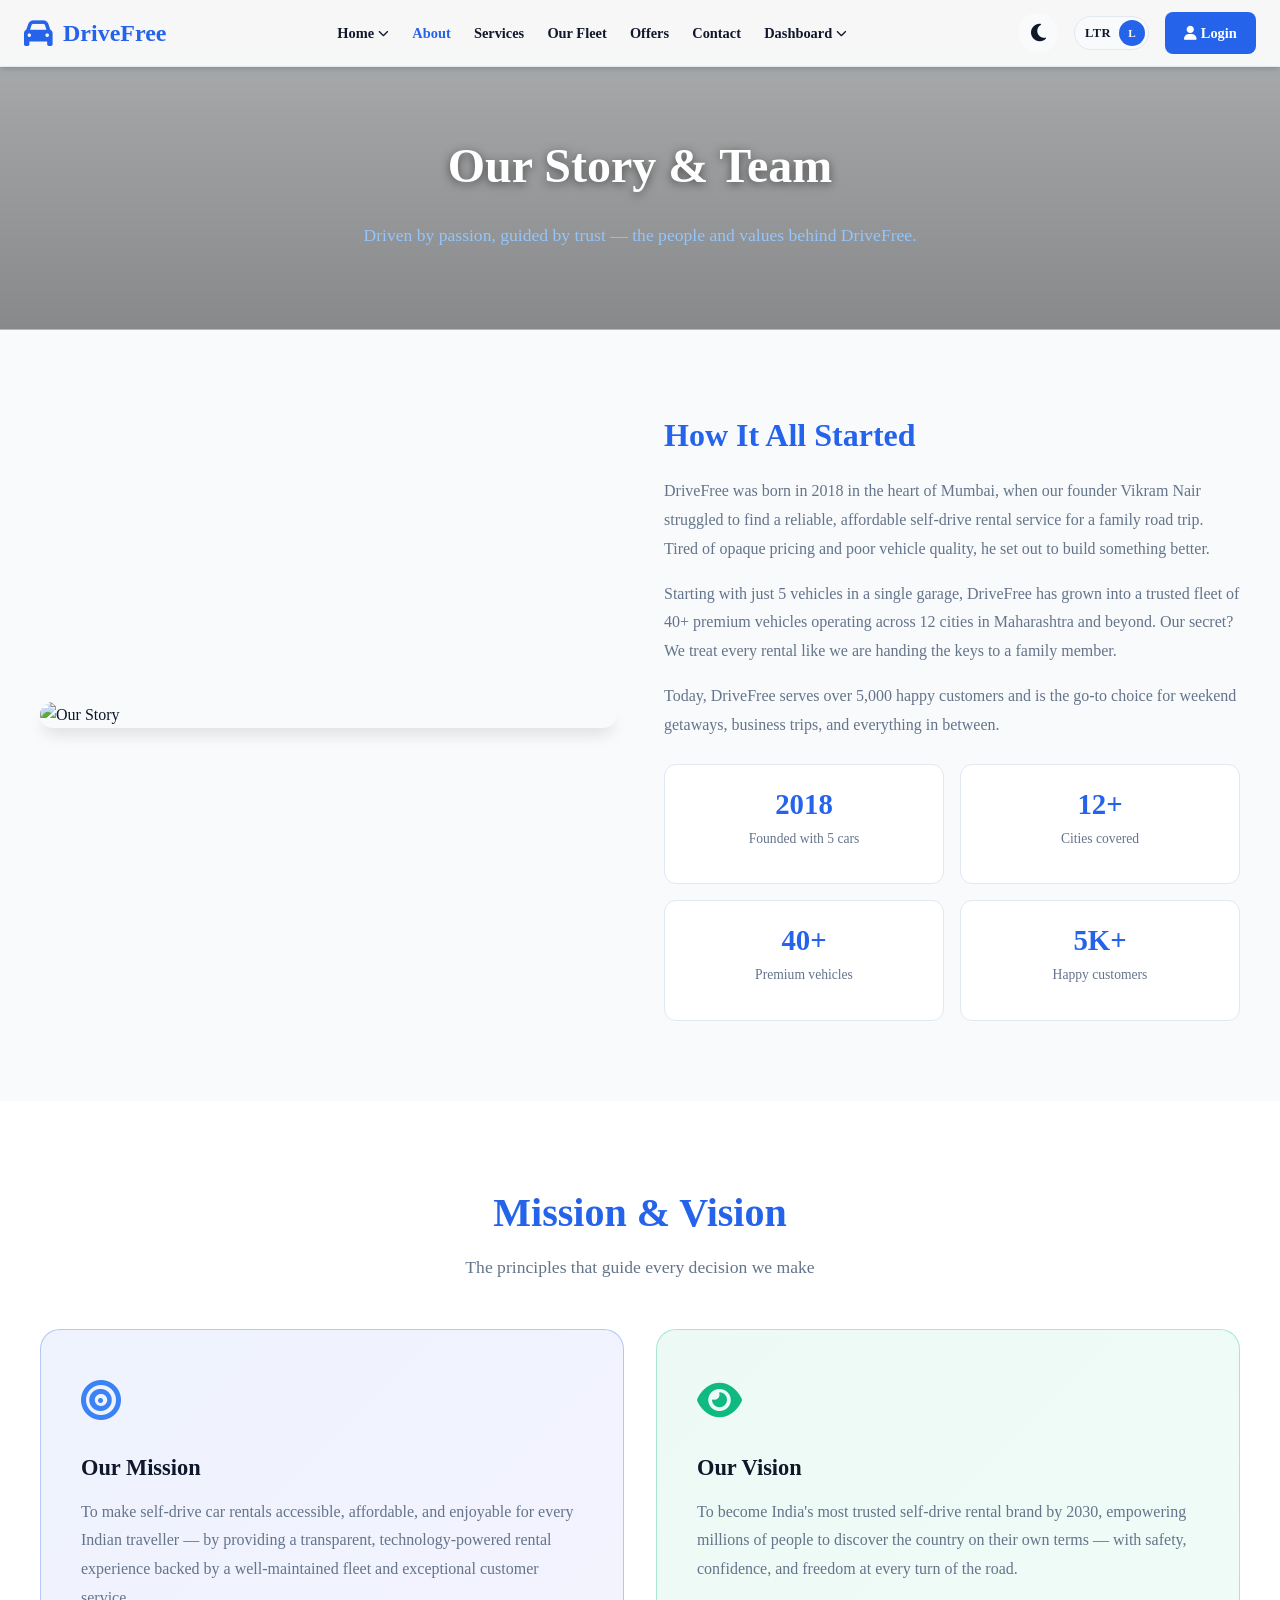
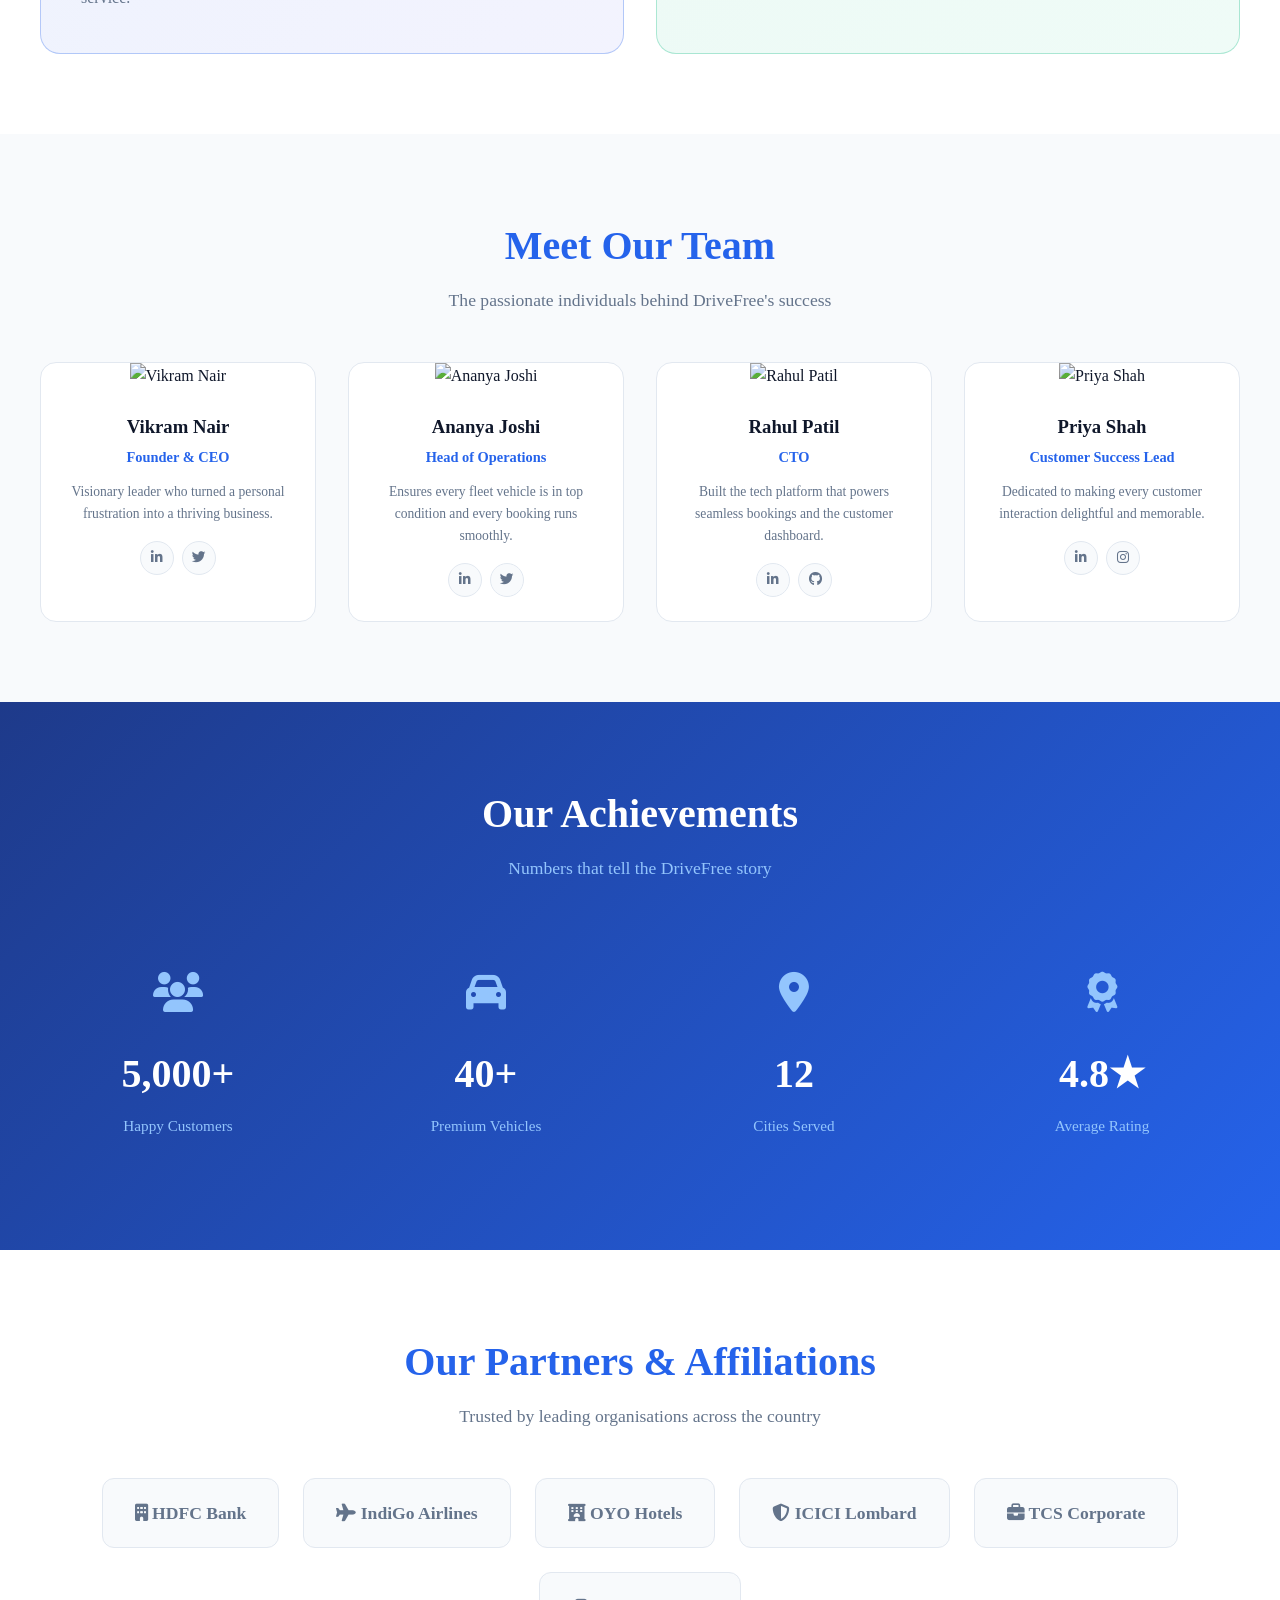
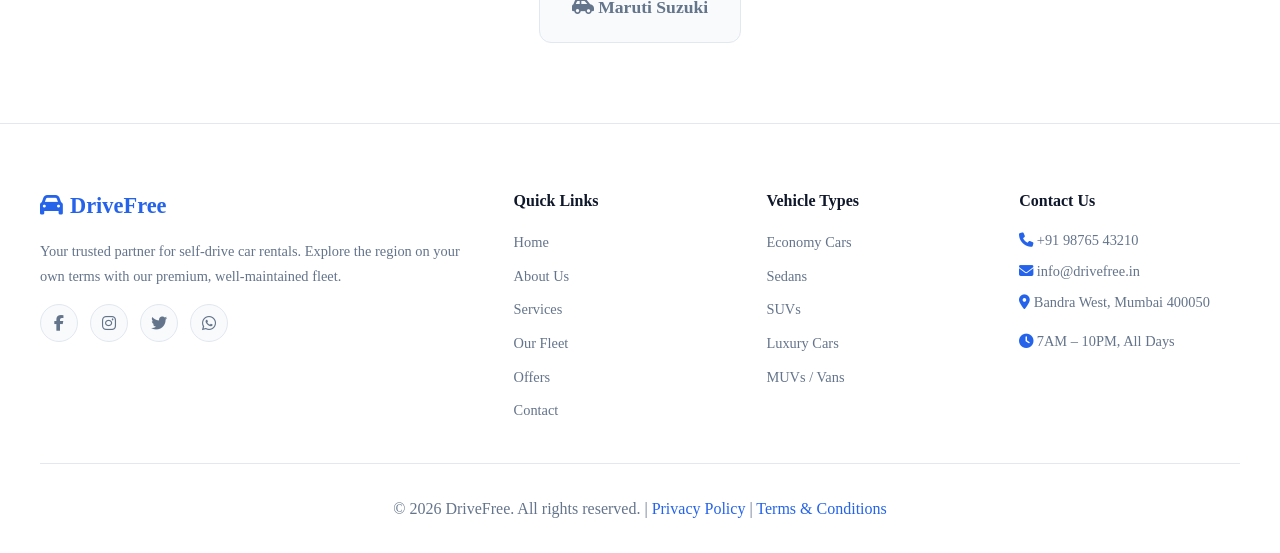
==== commit 6ba15e69: "hbh" ====
--- a/about.html
+++ b/about.html
@@ -22,8 +22,8 @@
         .social-links a:hover{background:var(--primary-color);color:white;border-color:var(--primary-color)}
 
         /* Page Hero */
-        .page-hero{padding:7rem 2rem 4rem;background:linear-gradient(135deg,rgba(15,23,42,0.75) 0%,rgba(30,58,138,0.75) 100%),url('ab.jpg') center/cover no-repeat;text-align:center}
-        .page-hero h1{font-size:3rem;font-weight:800;color:white;margin-bottom:1rem}
+        .page-hero{padding:8rem 2rem 5rem;background:linear-gradient(rgba(0,0,0,0.3), rgba(0,0,0,0.45)),url('https://imagescdn.dealercarsearch.com/DealerImages/20944/34037/fxslide6.jpg') center/cover no-repeat;text-align:center;position:relative;border-bottom:1px solid rgba(255,255,255,0.1)}
+        .page-hero h1{font-size:3rem;font-weight:800;color:white;margin-bottom:1rem;text-shadow:0 2px 10px rgba(0,0,0,0.5)}
         .page-hero p{color:#93c5fd;font-size:1.1rem;max-width:600px;margin:0 auto}
         .breadcrumb{display:flex;justify-content:center;gap:.5rem;margin-bottom:1.5rem;font-size:.9rem}
         .breadcrumb a{color:#93c5fd}.breadcrumb span{color:#64748b}
--- a/css/style.css
+++ b/css/style.css
@@ -317,8 +317,8 @@
 
 /* Common Layout */
 main {
-    margin-top: 80px;
-    min-height: calc(100vh - 80px - 200px);
+    margin-top: 0;
+    min-height: calc(100vh - 200px);
 }
 
 .btn-icon {
